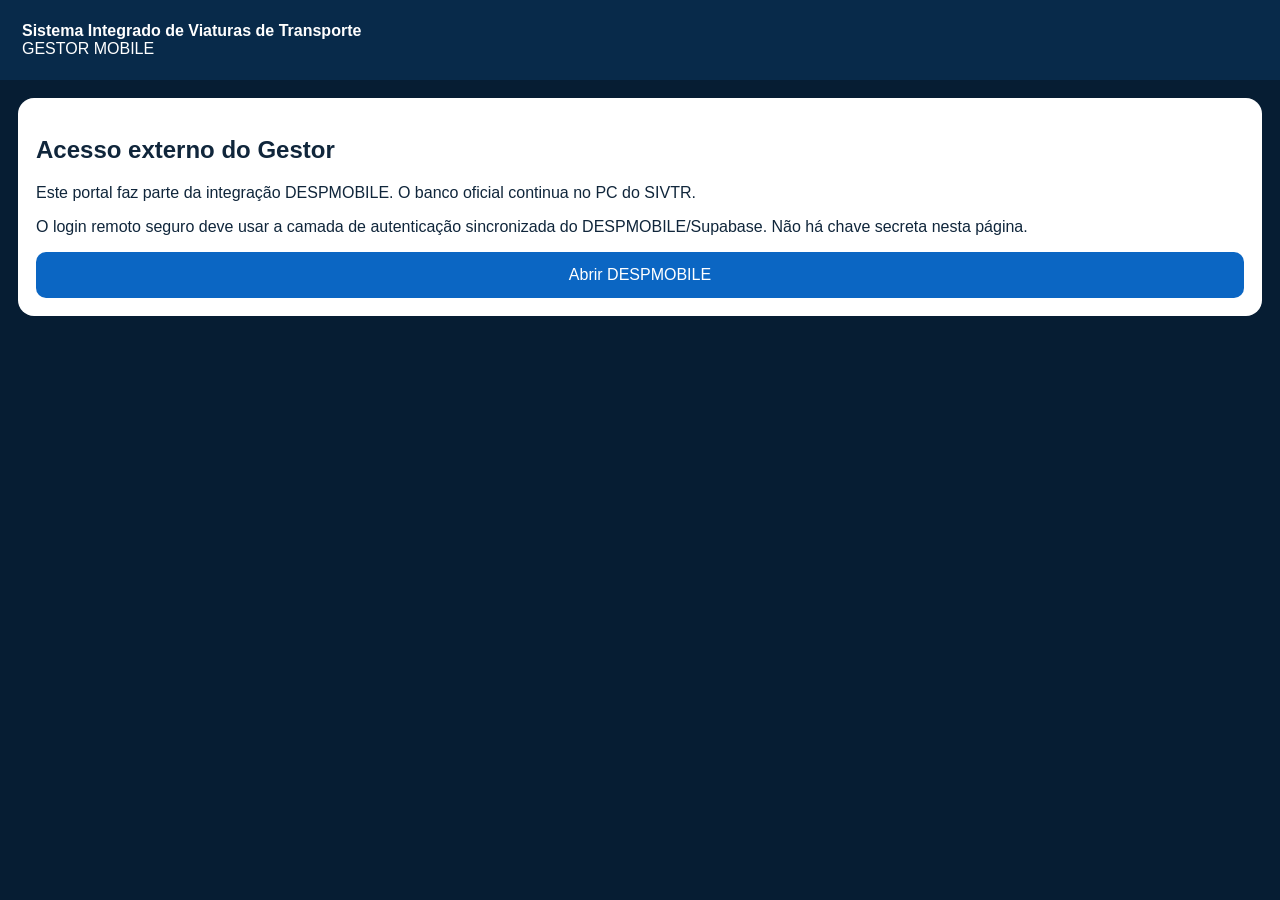
==== gestor/index.html @ cae2dfb2 "SIVTR V6.0: ficha e portal gestor" ====
<!doctype html><html lang="pt-BR"><meta charset="utf-8"><meta name="viewport" content="width=device-width,initial-scale=1"><title>SIVTR Gestor Mobile</title><style>body{font-family:Arial;background:#061d33;color:white;margin:0}.h{padding:22px;background:#082a4a}.c{margin:18px;padding:18px;background:white;color:#10263b;border-radius:16px}.b{display:block;padding:14px;background:#0b66c3;color:white;border-radius:10px;text-decoration:none;text-align:center}</style><div class="h"><b>Sistema Integrado de Viaturas de Transporte</b><div>GESTOR MOBILE</div></div><div class="c"><h2>Acesso externo do Gestor</h2><p>Este portal faz parte da integração DESPMOBILE. O banco oficial continua no PC do SIVTR.</p><p>O login remoto seguro deve usar a camada de autenticação sincronizada do DESPMOBILE/Supabase. Não há chave secreta nesta página.</p><a class="b" href="../">Abrir DESPMOBILE</a></div></html>
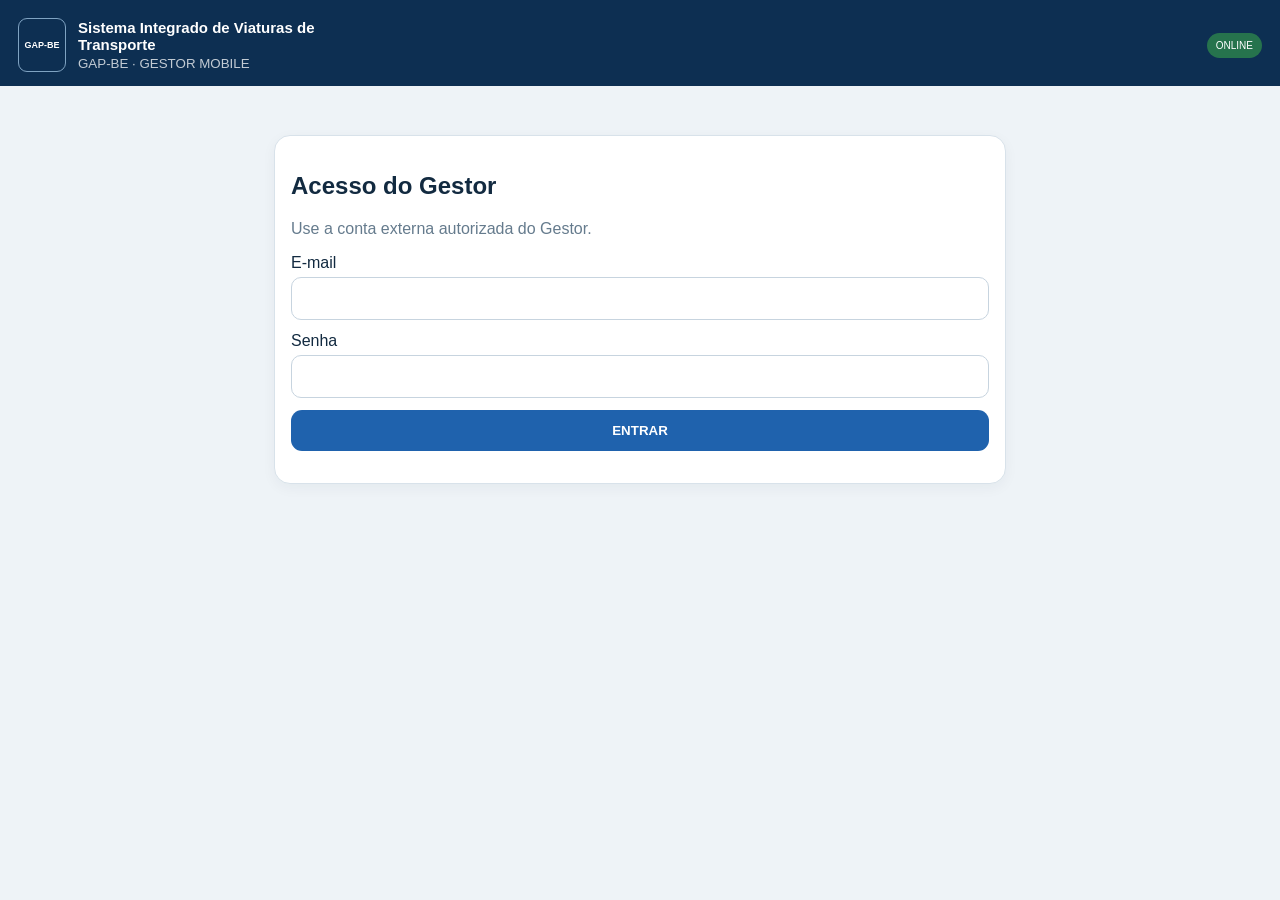
==== commit dba33688: "SIVTR V6.0: ficha e portal gestor" ====
--- a/gestor/index.html
+++ b/gestor/index.html
@@ -1 +1 @@
-<!doctype html><html lang="pt-BR"><meta charset="utf-8"><meta name="viewport" content="width=device-width,initial-scale=1"><title>SIVTR Gestor Mobile</title><style>body{font-family:Arial;background:#061d33;color:white;margin:0}.h{padding:22px;background:#082a4a}.c{margin:18px;padding:18px;background:white;color:#10263b;border-radius:16px}.b{display:block;padding:14px;background:#0b66c3;color:white;border-radius:10px;text-decoration:none;text-align:center}</style><div class="h"><b>Sistema Integrado de Viaturas de Transporte</b><div>GESTOR MOBILE</div></div><div class="c"><h2>Acesso externo do Gestor</h2><p>Este portal faz parte da integração DESPMOBILE. O banco oficial continua no PC do SIVTR.</p><p>O login remoto seguro deve usar a camada de autenticação sincronizada do DESPMOBILE/Supabase. Não há chave secreta nesta página.</p><a class="b" href="../">Abrir DESPMOBILE</a></div></html>+<!doctype html><html lang="pt-BR"><head><meta charset="utf-8"><meta name="viewport" content="width=device-width,initial-scale=1,viewport-fit=cover"><title>SIVTR — Gestor</title><link rel="stylesheet" href="gestor.css"></head><body><header><div class="brand"><div class="crest">GAP-BE</div><div><b>Sistema Integrado de Viaturas de Transporte</b><small>GAP-BE · GESTOR MOBILE</small></div></div><span id="net">ONLINE</span></header><main id="app"></main><script src="gestor.js"></script></body></html>
--- a/gestor/gestor.css
+++ b/gestor/gestor.css
@@ -0,0 +1 @@
+*{box-sizing:border-box}body{margin:0;background:#eef3f7;color:#122a40;font-family:Inter,Arial,sans-serif}header{position:sticky;top:0;z-index:5;background:#0d2f52;color:#fff;padding:18px 18px 14px;display:flex;justify-content:space-between;align-items:center}.brand{display:flex;gap:12px;align-items:center}.brand b{font-size:15px;display:block;max-width:260px}.brand small{display:block;opacity:.75;margin-top:3px}.crest{width:48px;height:54px;border:1px solid #7fa3c2;border-radius:9px;display:flex;align-items:center;justify-content:center;font-size:9px;font-weight:800}#net{font-size:10px;padding:7px 9px;border-radius:999px;background:#26734d}.wrap{padding:14px;max-width:760px;margin:auto}.card{background:#fff;border:1px solid #d8e2ea;border-radius:16px;padding:16px;margin-bottom:12px;box-shadow:0 4px 14px #17324a0c}.login{margin-top:35px}.login input{width:100%;padding:13px;border:1px solid #c7d4df;border-radius:10px;margin:5px 0 12px}.btn{width:100%;border:0;border-radius:11px;padding:13px;background:#1f62ad;color:#fff;font-weight:800}.topline{display:flex;justify-content:space-between;align-items:center}.menu{display:grid;grid-template-columns:repeat(3,1fr);gap:8px;margin:12px 0}.mi{border:1px solid #d5e0e8;background:#fff;border-radius:12px;padding:12px 6px;text-align:center;font-size:11px;font-weight:750;color:#18364f}.mi.active{background:#e9f2fb;border-color:#7da9d4}.kpis{display:grid;grid-template-columns:repeat(2,1fr);gap:8px}.kpi{background:#f7fafc;border-radius:12px;padding:12px}.kpi b{font-size:23px;display:block}.row{padding:11px 0;border-bottom:1px solid #e4ebf0}.row:last-child{border:0}.row small{display:block;color:#63798a;margin-top:3px}.status{font-size:10px;font-weight:800}.muted{color:#657b8d}.error{background:#fff2e4;border-color:#efd0a3}.logout{border:0;background:transparent;color:#fff;text-decoration:underline}
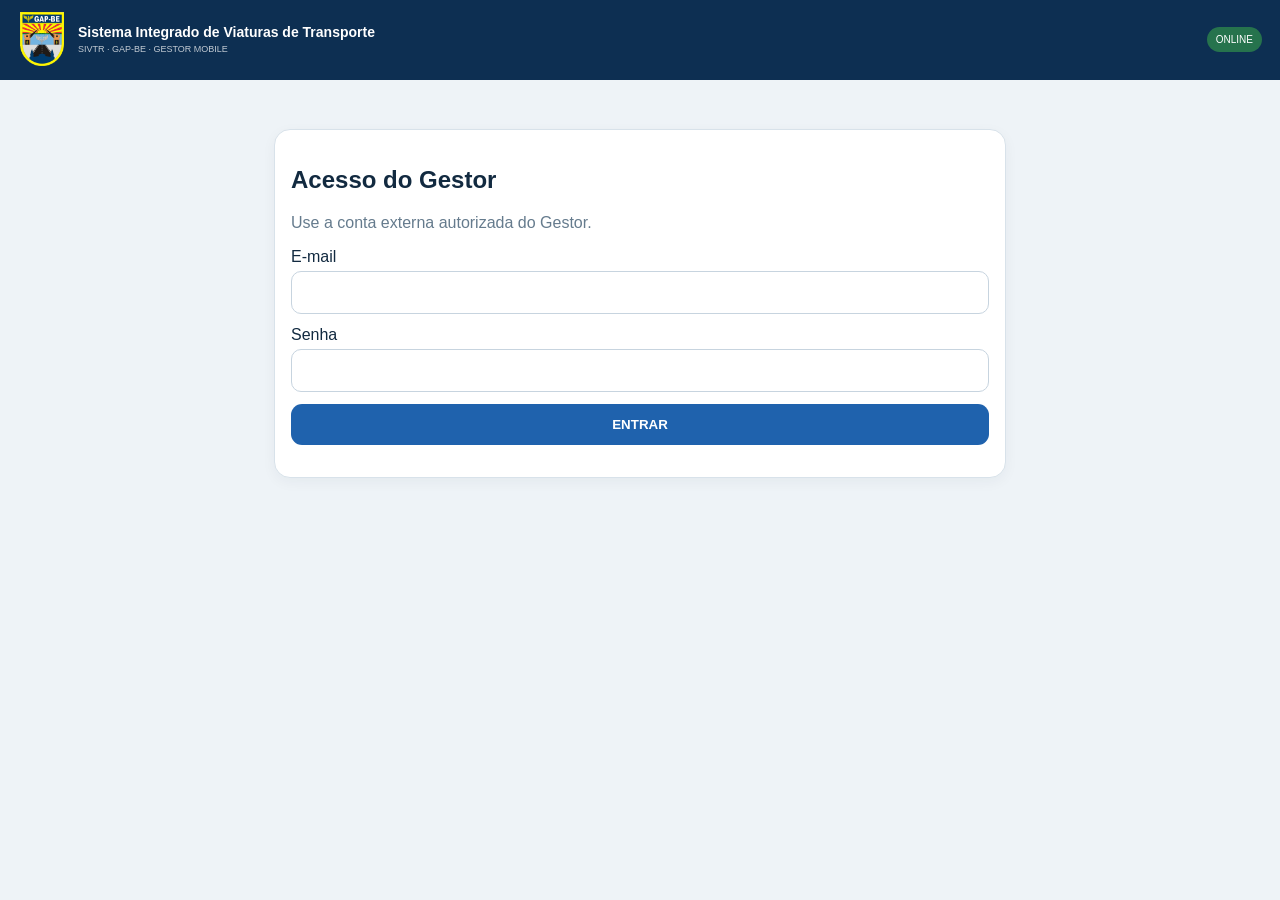
==== commit 8950a092: "SIVTR V6.3: QR permanente, ficha e portal gestor" ====
--- a/gestor/index.html
+++ b/gestor/index.html
@@ -1 +1 @@
-<!doctype html><html lang="pt-BR"><head><meta charset="utf-8"><meta name="viewport" content="width=device-width,initial-scale=1,viewport-fit=cover"><title>SIVTR — Gestor</title><link rel="stylesheet" href="gestor.css"></head><body><header><div class="brand"><div class="crest">GAP-BE</div><div><b>Sistema Integrado de Viaturas de Transporte</b><small>GAP-BE · GESTOR MOBILE</small></div></div><span id="net">ONLINE</span></header><main id="app"></main><script src="gestor.js"></script></body></html>+<!doctype html><html lang="pt-BR"><head><meta charset="utf-8"><meta name="viewport" content="width=device-width,initial-scale=1,viewport-fit=cover"><title>SIVTR — Gestor</title><link rel="stylesheet" href="gestor.css?v=630"></head><body><header><div class="brand"><img class="crest-img" src="../ficha/assets/gap-be.png" alt="GAP-BE"><div class="brand-copy"><b>Sistema Integrado de Viaturas de Transporte</b><small>SIVTR · GAP-BE · GESTOR MOBILE</small></div></div><span id="net">ONLINE</span></header><main id="app"></main><script src="gestor.js?v=630"></script></body></html>
--- a/gestor/gestor.css
+++ b/gestor/gestor.css
@@ -1 +1,4 @@
-*{box-sizing:border-box}body{margin:0;background:#eef3f7;color:#122a40;font-family:Inter,Arial,sans-serif}header{position:sticky;top:0;z-index:5;background:#0d2f52;color:#fff;padding:18px 18px 14px;display:flex;justify-content:space-between;align-items:center}.brand{display:flex;gap:12px;align-items:center}.brand b{font-size:15px;display:block;max-width:260px}.brand small{display:block;opacity:.75;margin-top:3px}.crest{width:48px;height:54px;border:1px solid #7fa3c2;border-radius:9px;display:flex;align-items:center;justify-content:center;font-size:9px;font-weight:800}#net{font-size:10px;padding:7px 9px;border-radius:999px;background:#26734d}.wrap{padding:14px;max-width:760px;margin:auto}.card{background:#fff;border:1px solid #d8e2ea;border-radius:16px;padding:16px;margin-bottom:12px;box-shadow:0 4px 14px #17324a0c}.login{margin-top:35px}.login input{width:100%;padding:13px;border:1px solid #c7d4df;border-radius:10px;margin:5px 0 12px}.btn{width:100%;border:0;border-radius:11px;padding:13px;background:#1f62ad;color:#fff;font-weight:800}.topline{display:flex;justify-content:space-between;align-items:center}.menu{display:grid;grid-template-columns:repeat(3,1fr);gap:8px;margin:12px 0}.mi{border:1px solid #d5e0e8;background:#fff;border-radius:12px;padding:12px 6px;text-align:center;font-size:11px;font-weight:750;color:#18364f}.mi.active{background:#e9f2fb;border-color:#7da9d4}.kpis{display:grid;grid-template-columns:repeat(2,1fr);gap:8px}.kpi{background:#f7fafc;border-radius:12px;padding:12px}.kpi b{font-size:23px;display:block}.row{padding:11px 0;border-bottom:1px solid #e4ebf0}.row:last-child{border:0}.row small{display:block;color:#63798a;margin-top:3px}.status{font-size:10px;font-weight:800}.muted{color:#657b8d}.error{background:#fff2e4;border-color:#efd0a3}.logout{border:0;background:transparent;color:#fff;text-decoration:underline}+*{box-sizing:border-box}body{margin:0;background:#eef3f7;color:#122a40;font-family:Inter,Arial,sans-serif}header{position:sticky;top:0;z-index:5;background:#0d2f52;color:#fff;padding:18px 18px 14px;display:flex;justify-content:space-between;align-items:center}.brand{display:flex;gap:12px;align-items:center}.brand b{font-size:15px;display:block;max-width:260px}.brand small{display:block;opacity:.75;margin-top:3px}.crest{width:48px;height:54px;border:1px solid #7fa3c2;border-radius:9px;display:flex;align-items:center;justify-content:center;font-size:9px;font-weight:800}#net{font-size:10px;padding:7px 9px;border-radius:999px;background:#26734d}.wrap{padding:14px;max-width:760px;margin:auto}.card{background:#fff;border:1px solid #d8e2ea;border-radius:16px;padding:16px;margin-bottom:12px;box-shadow:0 4px 14px #17324a0c}.login{margin-top:35px}.login input{width:100%;padding:13px;border:1px solid #c7d4df;border-radius:10px;margin:5px 0 12px}.btn{width:100%;border:0;border-radius:11px;padding:13px;background:#1f62ad;color:#fff;font-weight:800}.topline{display:flex;justify-content:space-between;align-items:center}.menu{display:grid;grid-template-columns:repeat(3,1fr);gap:8px;margin:12px 0}.mi{border:1px solid #d5e0e8;background:#fff;border-radius:12px;padding:12px 6px;text-align:center;font-size:11px;font-weight:750;color:#18364f}.mi.active{background:#e9f2fb;border-color:#7da9d4}.kpis{display:grid;grid-template-columns:repeat(2,1fr);gap:8px}.kpi{background:#f7fafc;border-radius:12px;padding:12px}.kpi b{font-size:23px;display:block}.row{padding:11px 0;border-bottom:1px solid #e4ebf0}.row:last-child{border:0}.row small{display:block;color:#63798a;margin-top:3px}.status{font-size:10px;font-weight:800}.muted{color:#657b8d}.error{background:#fff2e4;border-color:#efd0a3}.logout{border:0;background:transparent;color:#fff;text-decoration:underline}
+/* V6.3 — cabeçalho Gestor Mobile completo */
+header{min-height:78px;padding-top:max(12px,env(safe-area-inset-top));gap:10px}.brand{min-width:0;flex:1}.brand-copy{min-width:0}.brand b{font-size:14px;line-height:1.16;white-space:normal;overflow:visible;max-width:none}.brand small{font-size:9px}.crest-img{width:48px;height:54px;object-fit:contain;flex:0 0 auto}
+@media(max-width:430px){header{padding-left:10px;padding-right:10px}.brand{gap:9px}.brand b{font-size:13px}.crest-img{width:43px;height:49px}#net{font-size:9px;padding:5px 7px}}
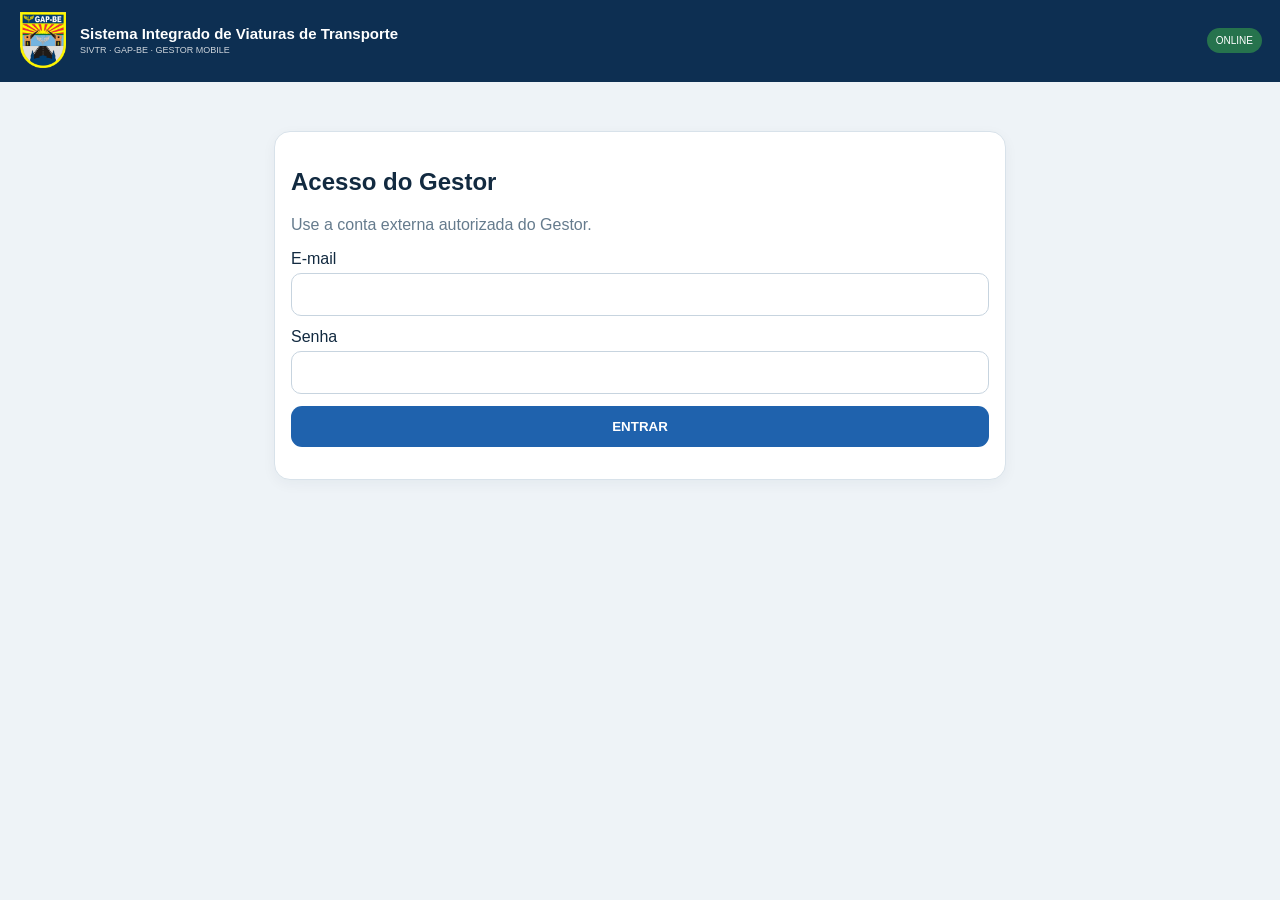
==== commit 56fb06f6: "SIVTR V6.4: QR permanente, ficha e portal gestor" ====
--- a/gestor/index.html
+++ b/gestor/index.html
@@ -1 +1 @@
-<!doctype html><html lang="pt-BR"><head><meta charset="utf-8"><meta name="viewport" content="width=device-width,initial-scale=1,viewport-fit=cover"><title>SIVTR — Gestor</title><link rel="stylesheet" href="gestor.css?v=630"></head><body><header><div class="brand"><img class="crest-img" src="../ficha/assets/gap-be.png" alt="GAP-BE"><div class="brand-copy"><b>Sistema Integrado de Viaturas de Transporte</b><small>SIVTR · GAP-BE · GESTOR MOBILE</small></div></div><span id="net">ONLINE</span></header><main id="app"></main><script src="gestor.js?v=630"></script></body></html>+<!doctype html><html lang="pt-BR"><head><meta charset="utf-8"><meta name="viewport" content="width=device-width,initial-scale=1,viewport-fit=cover"><title>SIVTR — Gestor</title><link rel="stylesheet" href="gestor.css?v=640"></head><body><header><div class="brand"><img class="crest-img" src="../ficha/assets/gap-be.png" alt="GAP-BE"><div class="brand-copy"><b>Sistema Integrado de Viaturas de Transporte</b><small>SIVTR · GAP-BE · GESTOR MOBILE</small></div></div><span id="net">ONLINE</span></header><main id="app"></main><script src="gestor.js?v=640"></script></body></html>
--- a/gestor/gestor.css
+++ b/gestor/gestor.css
@@ -2,3 +2,6 @@
 /* V6.3 — cabeçalho Gestor Mobile completo */
 header{min-height:78px;padding-top:max(12px,env(safe-area-inset-top));gap:10px}.brand{min-width:0;flex:1}.brand-copy{min-width:0}.brand b{font-size:14px;line-height:1.16;white-space:normal;overflow:visible;max-width:none}.brand small{font-size:9px}.crest-img{width:48px;height:54px;object-fit:contain;flex:0 0 auto}
 @media(max-width:430px){header{padding-left:10px;padding-right:10px}.brand{gap:9px}.brand b{font-size:13px}.crest-img{width:43px;height:49px}#net{font-size:9px;padding:5px 7px}}
+
+/* V6.4 — brasão sem círculo + nome completo legível */
+.crest-img{width:50px;height:56px;object-fit:contain;background:transparent;border-radius:0;padding:0;flex:0 0 auto}.brand-copy b{color:#fff;font-size:15px;line-height:1.15;display:block}.brand-copy small{color:#fff;opacity:.8}@media(max-width:430px){header{padding:10px}.crest-img{width:44px;height:50px}.brand-copy b{font-size:13px}}
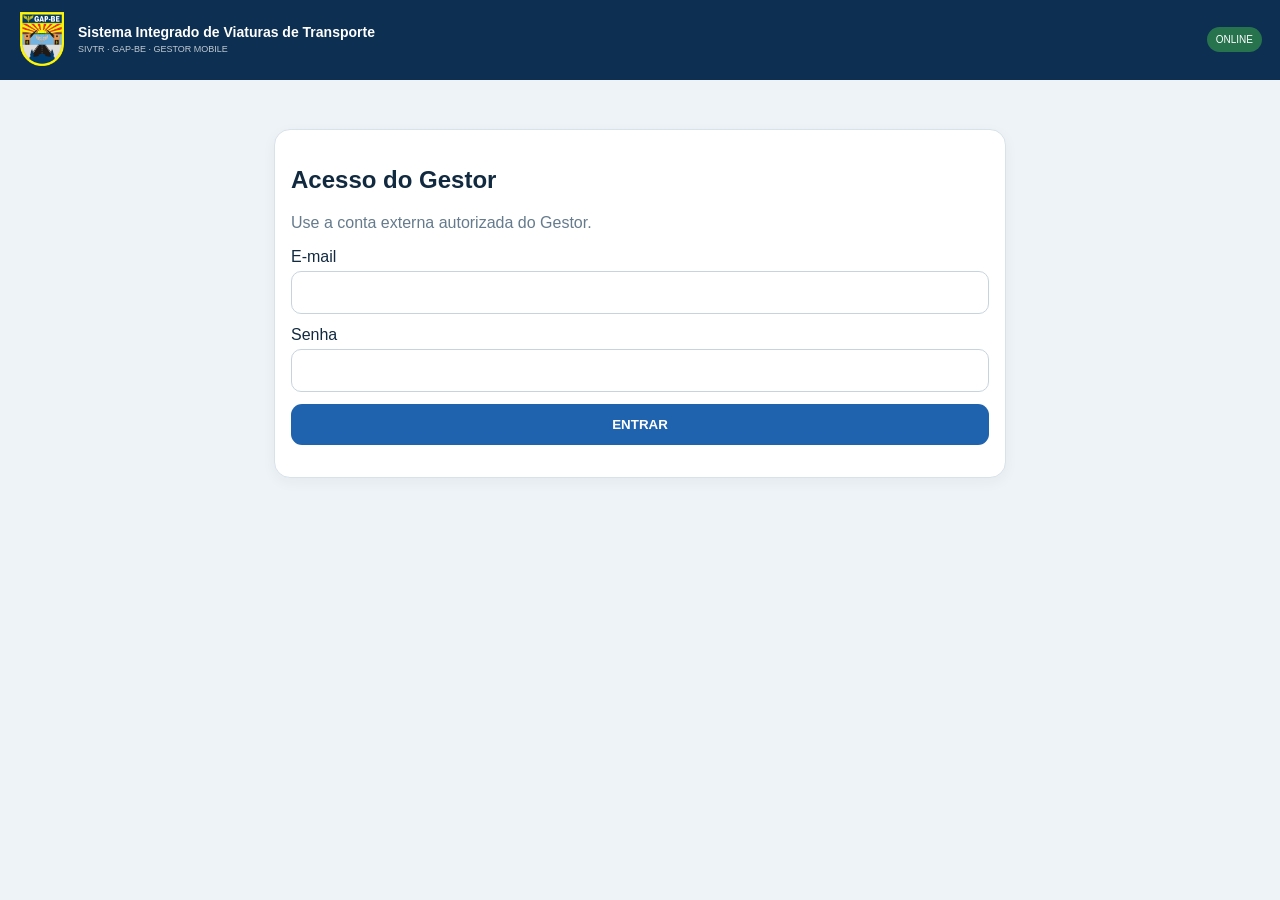
==== commit fe662c1f: "SIVTR V6.3: QR permanente, ficha e portal gestor" ====
--- a/gestor/index.html
+++ b/gestor/index.html
@@ -1 +1 @@
-<!doctype html><html lang="pt-BR"><head><meta charset="utf-8"><meta name="viewport" content="width=device-width,initial-scale=1,viewport-fit=cover"><title>SIVTR — Gestor</title><link rel="stylesheet" href="gestor.css?v=640"></head><body><header><div class="brand"><img class="crest-img" src="../ficha/assets/gap-be.png" alt="GAP-BE"><div class="brand-copy"><b>Sistema Integrado de Viaturas de Transporte</b><small>SIVTR · GAP-BE · GESTOR MOBILE</small></div></div><span id="net">ONLINE</span></header><main id="app"></main><script src="gestor.js?v=640"></script></body></html>+<!doctype html><html lang="pt-BR"><head><meta charset="utf-8"><meta name="viewport" content="width=device-width,initial-scale=1,viewport-fit=cover"><title>SIVTR — Gestor</title><link rel="stylesheet" href="gestor.css?v=630"></head><body><header><div class="brand"><img class="crest-img" src="../ficha/assets/gap-be.png" alt="GAP-BE"><div class="brand-copy"><b>Sistema Integrado de Viaturas de Transporte</b><small>SIVTR · GAP-BE · GESTOR MOBILE</small></div></div><span id="net">ONLINE</span></header><main id="app"></main><script src="gestor.js?v=630"></script></body></html>
--- a/gestor/gestor.css
+++ b/gestor/gestor.css
@@ -2,6 +2,3 @@
 /* V6.3 — cabeçalho Gestor Mobile completo */
 header{min-height:78px;padding-top:max(12px,env(safe-area-inset-top));gap:10px}.brand{min-width:0;flex:1}.brand-copy{min-width:0}.brand b{font-size:14px;line-height:1.16;white-space:normal;overflow:visible;max-width:none}.brand small{font-size:9px}.crest-img{width:48px;height:54px;object-fit:contain;flex:0 0 auto}
 @media(max-width:430px){header{padding-left:10px;padding-right:10px}.brand{gap:9px}.brand b{font-size:13px}.crest-img{width:43px;height:49px}#net{font-size:9px;padding:5px 7px}}
-
-/* V6.4 — brasão sem círculo + nome completo legível */
-.crest-img{width:50px;height:56px;object-fit:contain;background:transparent;border-radius:0;padding:0;flex:0 0 auto}.brand-copy b{color:#fff;font-size:15px;line-height:1.15;display:block}.brand-copy small{color:#fff;opacity:.8}@media(max-width:430px){header{padding:10px}.crest-img{width:44px;height:50px}.brand-copy b{font-size:13px}}
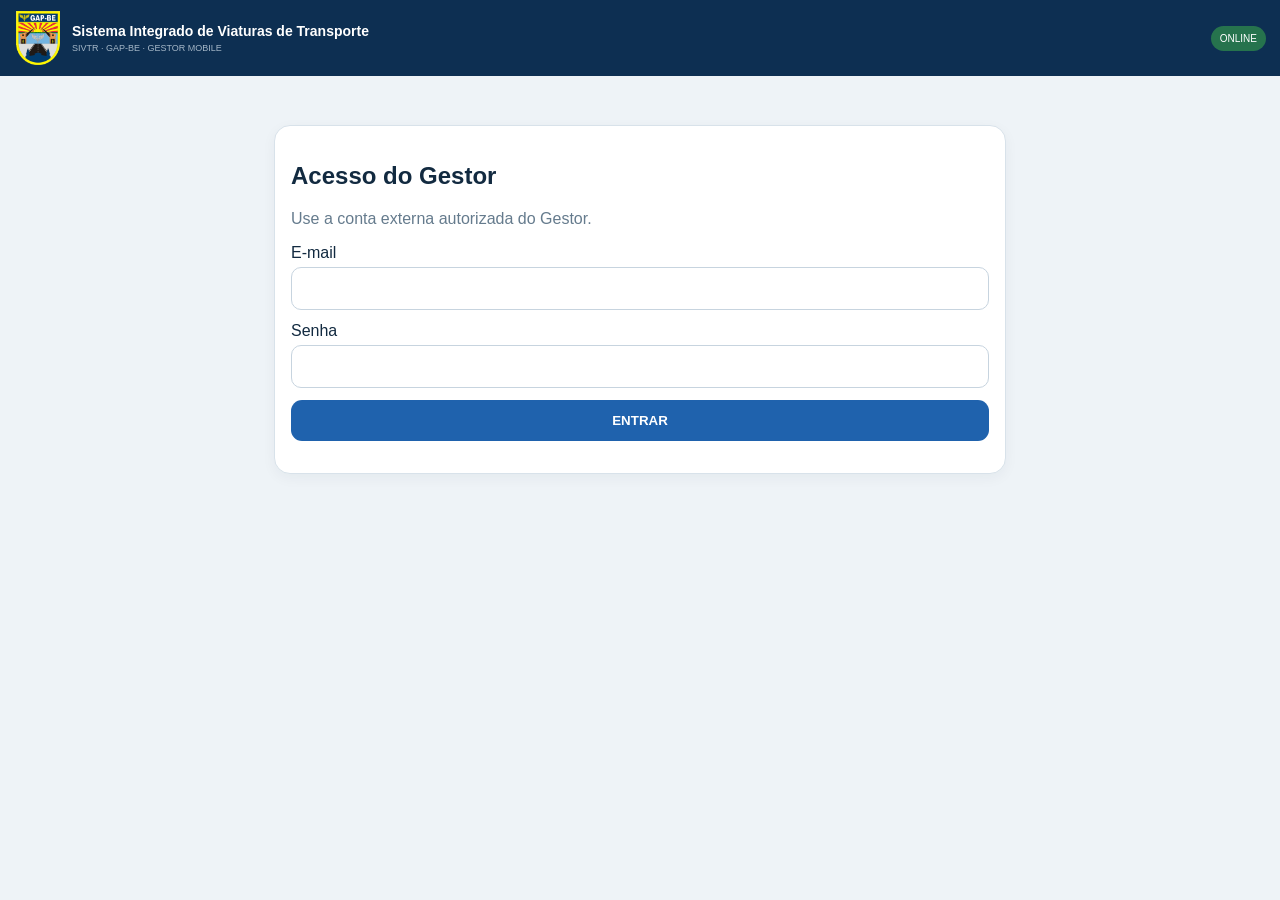
==== commit 2c769953: "SIVTR V6.3: QR permanente, ficha e portal gestor" ====
--- a/gestor/index.html
+++ b/gestor/index.html
@@ -1 +1 @@
-<!doctype html><html lang="pt-BR"><head><meta charset="utf-8"><meta name="viewport" content="width=device-width,initial-scale=1,viewport-fit=cover"><title>SIVTR — Gestor</title><link rel="stylesheet" href="gestor.css?v=630"></head><body><header><div class="brand"><img class="crest-img" src="../ficha/assets/gap-be.png" alt="GAP-BE"><div class="brand-copy"><b>Sistema Integrado de Viaturas de Transporte</b><small>SIVTR · GAP-BE · GESTOR MOBILE</small></div></div><span id="net">ONLINE</span></header><main id="app"></main><script src="gestor.js?v=630"></script></body></html>+<!doctype html><html lang="pt-BR"><head><meta charset="utf-8"><meta name="viewport" content="width=device-width,initial-scale=1,viewport-fit=cover"><title>SIVTR — Gestor</title><link rel="stylesheet" href="gestor.css?v=660"></head><body><header><div class="brand"><img class="crest-img" src="../ficha/assets/gap-be.png" alt="GAP-BE"><div class="brand-copy"><b>Sistema Integrado de Viaturas de Transporte</b><small>SIVTR · GAP-BE · GESTOR MOBILE</small></div></div><span id="net">ONLINE</span></header><main id="app"></main><script src="gestor.js?v=660"></script></body></html>
--- a/gestor/gestor.css
+++ b/gestor/gestor.css
@@ -2,3 +2,6 @@
 /* V6.3 — cabeçalho Gestor Mobile completo */
 header{min-height:78px;padding-top:max(12px,env(safe-area-inset-top));gap:10px}.brand{min-width:0;flex:1}.brand-copy{min-width:0}.brand b{font-size:14px;line-height:1.16;white-space:normal;overflow:visible;max-width:none}.brand small{font-size:9px}.crest-img{width:48px;height:54px;object-fit:contain;flex:0 0 auto}
 @media(max-width:430px){header{padding-left:10px;padding-right:10px}.brand{gap:9px}.brand b{font-size:13px}.crest-img{width:43px;height:49px}#net{font-size:9px;padding:5px 7px}}
+
+/* V6.6 — cabeçalho Gestor Mobile uniforme */
+header{min-height:76px;display:flex;align-items:center!important;padding:10px 14px;padding-top:max(10px,env(safe-area-inset-top));}.brand{display:flex;align-items:center!important;gap:10px;min-width:0}.crest-img{width:48px;height:54px;object-fit:contain;background:transparent;border:0;border-radius:0;padding:0}.brand-copy{display:flex;flex-direction:column;justify-content:center;min-width:0}.brand-copy b{color:#fff;font-size:14px;line-height:1.15;margin:0}.brand-copy small{color:#d8e5ef;font-size:9px;line-height:1.2;margin-top:4px}#net{margin-left:auto;flex:0 0 auto}
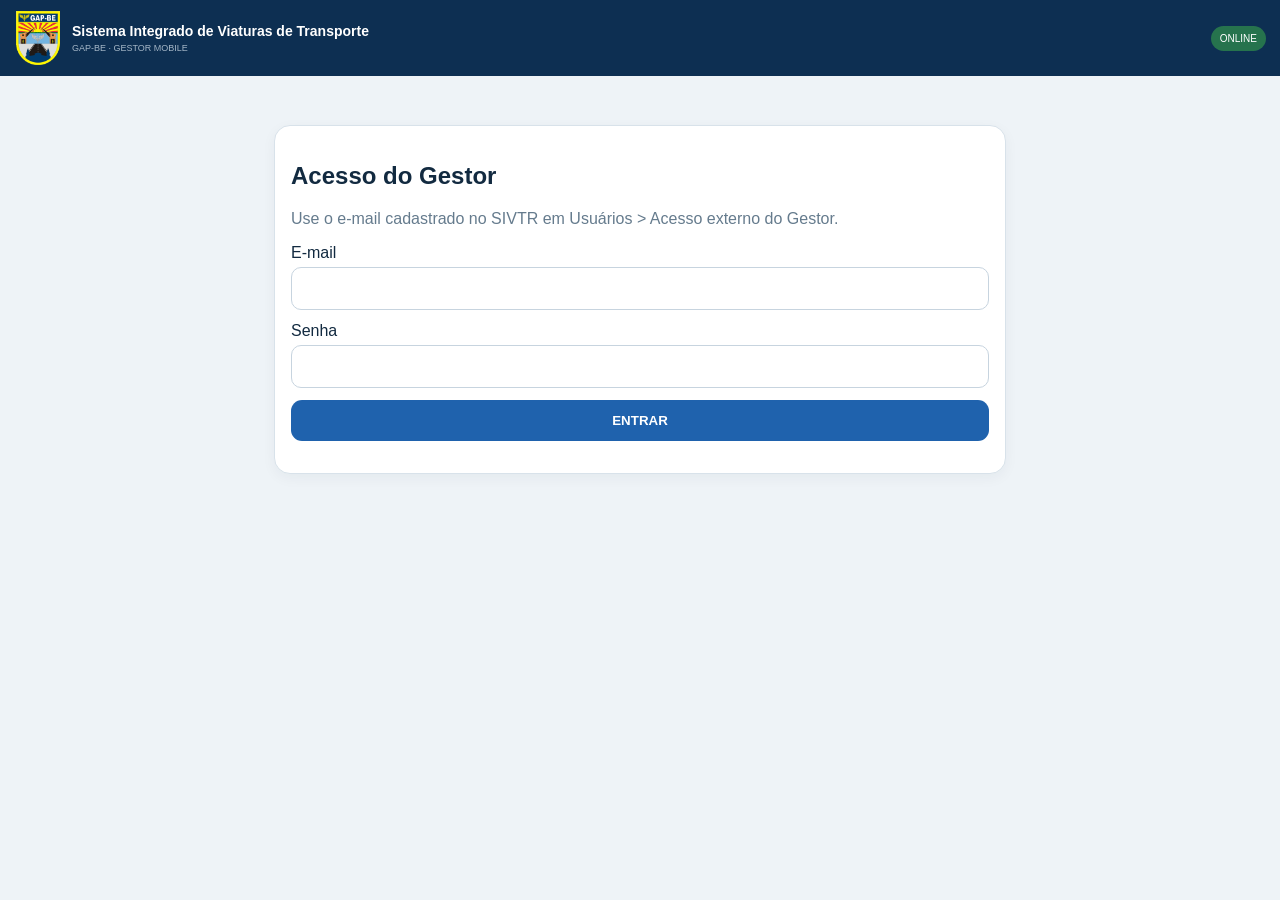
==== commit 17923087: "SIVTR V6.9: envio unico auditoria e acesso gestor mobile" ====
--- a/gestor/index.html
+++ b/gestor/index.html
@@ -1 +1 @@
-<!doctype html><html lang="pt-BR"><head><meta charset="utf-8"><meta name="viewport" content="width=device-width,initial-scale=1,viewport-fit=cover"><title>SIVTR — Gestor</title><link rel="stylesheet" href="gestor.css?v=660"></head><body><header><div class="brand"><img class="crest-img" src="../ficha/assets/gap-be.png" alt="GAP-BE"><div class="brand-copy"><b>Sistema Integrado de Viaturas de Transporte</b><small>SIVTR · GAP-BE · GESTOR MOBILE</small></div></div><span id="net">ONLINE</span></header><main id="app"></main><script src="gestor.js?v=660"></script></body></html>+<!doctype html><html lang="pt-BR"><head><meta charset="utf-8"><meta name="viewport" content="width=device-width,initial-scale=1,viewport-fit=cover"><title>SIVTR — Gestor</title><link rel="stylesheet" href="gestor.css?v=690"></head><body><header><div class="brand"><img class="crest-img" src="../ficha/assets/gap-be.png" alt="GAP-BE"><div class="brand-copy"><b>Sistema Integrado de Viaturas de Transporte</b><small>GAP-BE · GESTOR MOBILE</small></div></div><span id="net">ONLINE</span></header><main id="app"></main><script src="gestor.js?v=690"></script></body></html>
